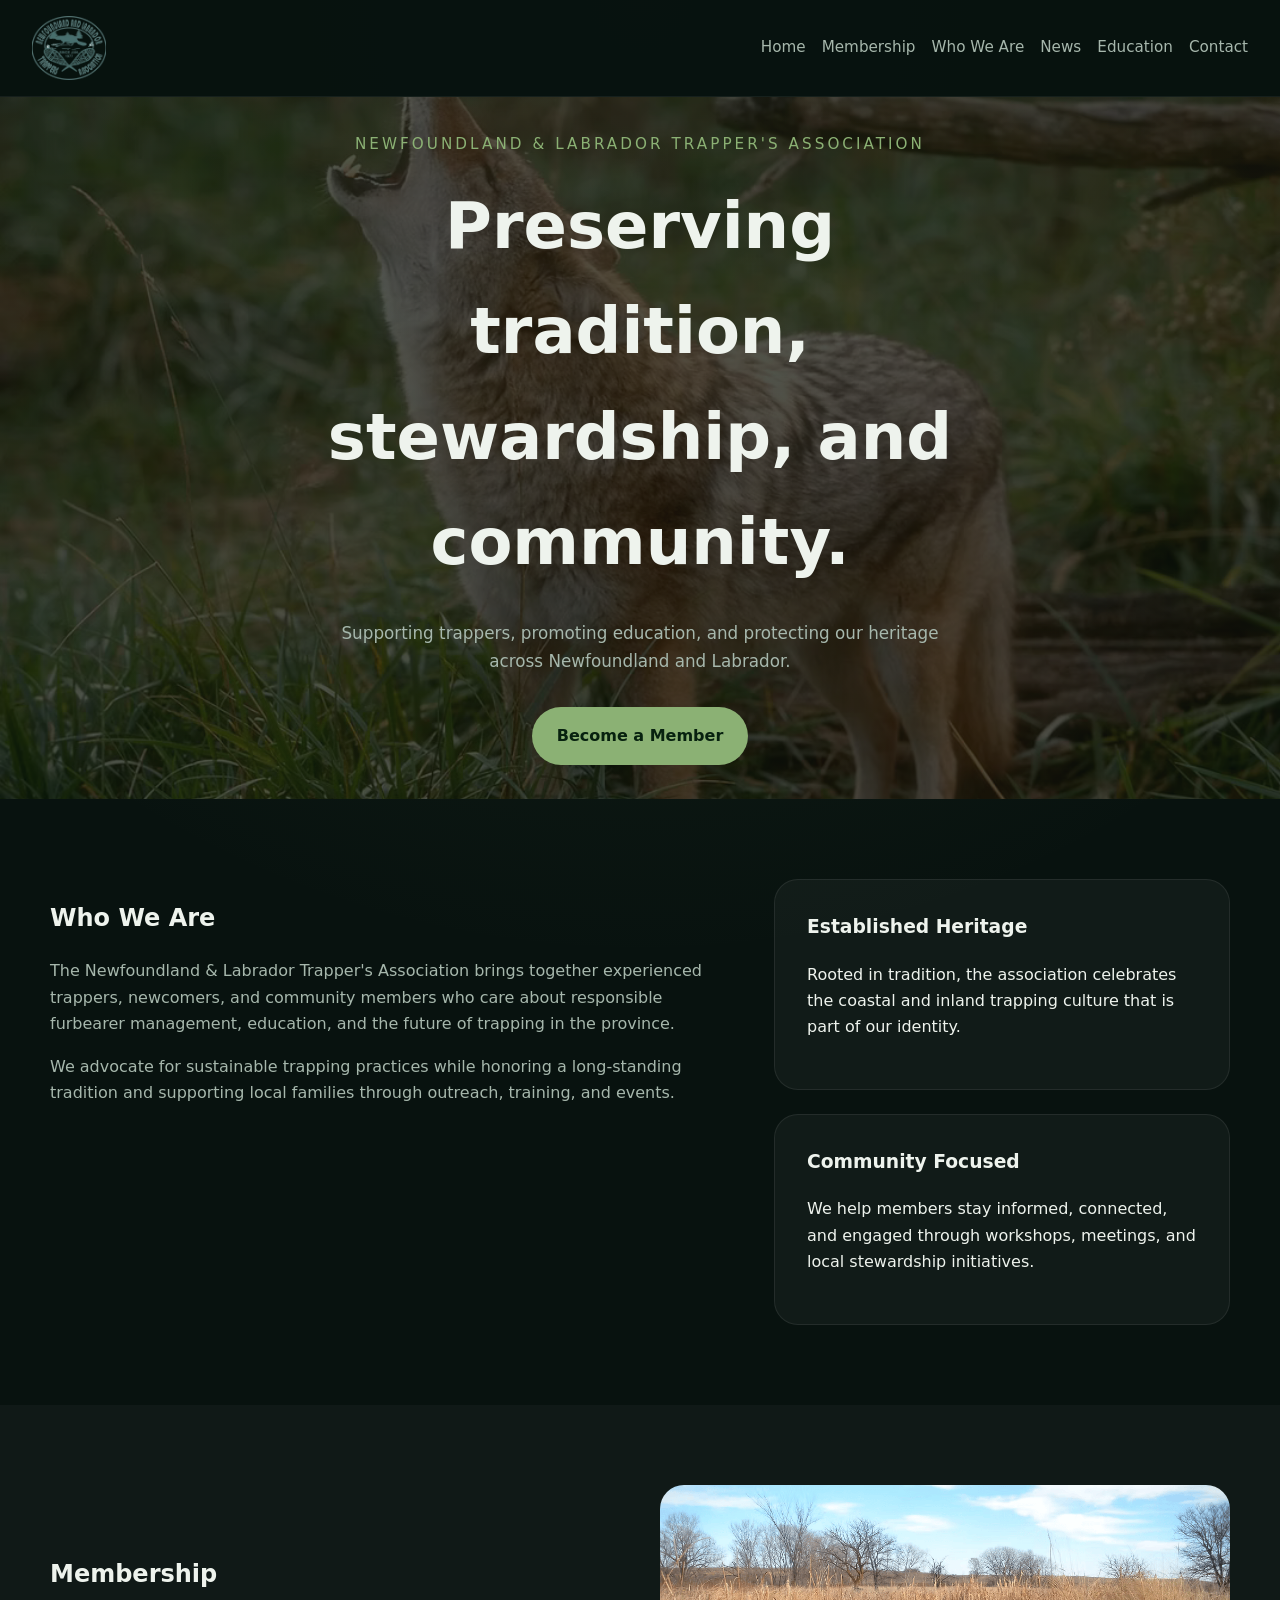
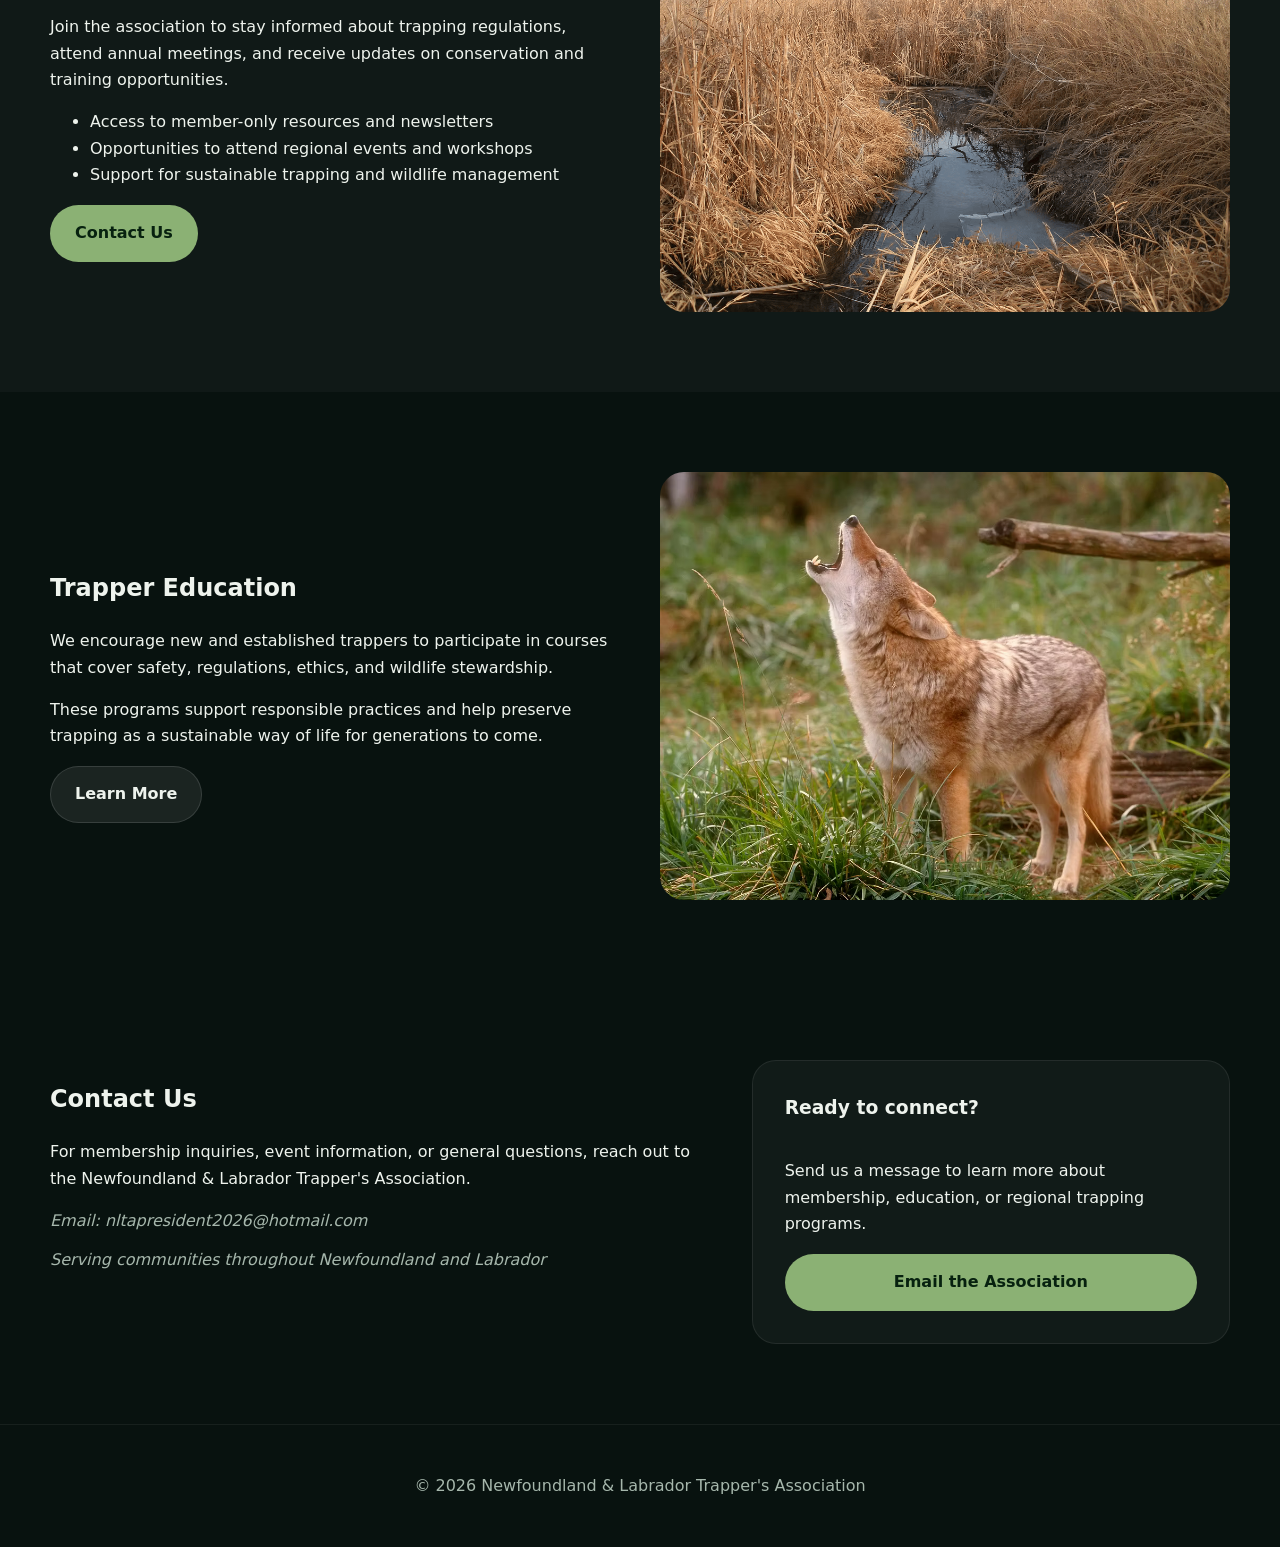
==== index.html @ 713a4470 "Homepage Co-authored-by: Copilot <copilot@github.com>" ====
<!DOCTYPE html>
<html lang="en">
<head>
  <meta charset="UTF-8" />
  <meta name="viewport" content="width=device-width, initial-scale=1.0" />
  <title>Newfoundland & Labrador Trapper's Association</title>
  <link rel="stylesheet" href="styles.css" />
</head>
<body>
  <header class="site-header">
    <div class="topbar">
      <img src="photos/logo.png" alt="NLTA Logo" class="logo" />
      <nav class="main-nav">
        <a href="#home">Home</a>
        <a href="#membership">Membership</a>
        <a href="#about">Who We Are</a>
        <a href="#news">News</a>
        <a href="#education">Education</a>
        <a href="#contact">Contact</a>
      </nav>
    </div>

    <section id="home" class="hero">
      <div class="hero-overlay"></div>
      <img src="photos/wolf.png" alt="Howling wolf" class="hero-image" />
      <div class="hero-copy">
        <span class="eyebrow">Newfoundland & Labrador Trapper's Association</span>
        <h1>Preserving tradition, stewardship, and community.</h1>
        <p>Supporting trappers, promoting education, and protecting our heritage across Newfoundland and Labrador.</p>
        <div class="hero-actions">
          <a class="button primary" href="#membership">Become a Member</a>
        </div>
      </div>
    </section>
  </header>

  <main>
    <section id="about" class="section section-about">
      <div class="section-content">
        <div class="text-block">
          <h2>Who We Are</h2>
          <p>The Newfoundland & Labrador Trapper's Association brings together experienced trappers, newcomers, and community members who care about responsible furbearer management, education, and the future of trapping in the province.</p>
          <p>We advocate for sustainable trapping practices while honoring a long-standing tradition and supporting local families through outreach, training, and events.</p>
        </div>
        <div class="info-cards">
          <article>
            <h3>Established Heritage</h3>
            <p>Rooted in tradition, the association celebrates the coastal and inland trapping culture that is part of our identity.</p>
          </article>
          <article>
            <h3>Community Focused</h3>
            <p>We help members stay informed, connected, and engaged through workshops, meetings, and local stewardship initiatives.</p>
          </article>
        </div>
      </div>
    </section>

    <section id="membership" class="section section-membership">
      <div class="section-content split-layout">
        <div>
          <h2>Membership</h2>
          <p>Join the association to stay informed about trapping regulations, attend annual meetings, and receive updates on conservation and training opportunities.</p>
          <ul>
            <li>Access to member-only resources and newsletters</li>
            <li>Opportunities to attend regional events and workshops</li>
            <li>Support for sustainable trapping and wildlife management</li>
          </ul>
          <a class="button primary" href="#contact">Contact Us</a>
        </div>
        <img src="photos/bog.png" alt="Bog landscape" />
      </div>
    </section>

    <section id="education" class="section section-education">
      <div class="section-content split-layout reverse">
        <img src="photos/wolf.png" alt="Wildlife education" />
        <div>
          <h2>Trapper Education</h2>
          <p>We encourage new and established trappers to participate in courses that cover safety, regulations, ethics, and wildlife stewardship.</p>
          <p>These programs support responsible practices and help preserve trapping as a sustainable way of life for generations to come.</p>
          <a class="button secondary" href="#contact">Learn More</a>
        </div>
      </div>
    </section>

    <section id="contact" class="section section-contact">
      <div class="section-content contact-panel">
        <div>
          <h2>Contact Us</h2>
          <p>For membership inquiries, event information, or general questions, reach out to the Newfoundland & Labrador Trapper's Association.</p>
          <address>
            <p>Email: <a href="mailto:nltapresident2026@hotmail.com">nltapresident2026@hotmail.com</a></p>
            <p>Serving communities throughout Newfoundland and Labrador</p>
          </address>
        </div>
        <div class="contact-box">
          <h3>Ready to connect?</h3>
          <p>Send us a message to learn more about membership, education, or regional trapping programs.</p>
          <a class="button primary" href="mailto:nltapresident2026@hotmail.com">Email the Association</a>
        </div>
      </div>
    </section>
  </main>

  <footer class="site-footer">
    <p>© 2026 Newfoundland & Labrador Trapper's Association</p>
  </footer>
</body>
</html>
---- styles.css ----
:root {
  --bg: #08120f;
  --surface: #0f2a24;
  --surface-alt: #172f27;
  --text: #eef3ed;
  --muted: #a6b7ac;
  --accent: #8bb174;
  --accent-strong: #d3b47f;
  --border: rgba(255, 255, 255, 0.08);
}

* {
  box-sizing: border-box;
}

body {
  margin: 0;
  font-family: Inter, system-ui, -apple-system, BlinkMacSystemFont, 'Segoe UI', sans-serif;
  background: radial-gradient(circle at top, rgba(139, 177, 116, 0.12), transparent 30%),
    var(--bg);
  color: var(--text);
  line-height: 1.65;
}

img {
  max-width: 100%;
  display: block;
}

a {
  color: inherit;
  text-decoration: none;
}

.site-header .topbar {
  display: flex;
  align-items: center;
  justify-content: space-between;
  padding: 1rem 2rem;
  position: sticky;
  top: 0;
  z-index: 20;
  background: rgba(8, 18, 15, 0.96);
  border-bottom: 1px solid rgba(255, 255, 255, 0.06);
}

.logo {
  max-height: 64px;
  width: auto;
}

.main-nav {
  display: flex;
  flex-wrap: wrap;
  gap: 1rem;
}

.main-nav a {
  font-size: 0.95rem;
  color: var(--muted);
  transition: color 0.2s ease;
}

.main-nav a:hover {
  color: var(--text);
}

.hero {
  position: relative;
  min-height: 78vh;
  display: grid;
  place-items: center;
  overflow: hidden;
  text-align: center;
}

.hero-image {
  position: absolute;
  inset: 0;
  width: 100%;
  height: 100%;
  object-fit: cover;
  opacity: 0.44;
  filter: brightness(0.65);
}

.hero-overlay {
  position: absolute;
  inset: 0;
  background: linear-gradient(180deg, rgba(8, 18, 15, 0.28), rgba(8, 18, 15, 0.88));
}

.hero-copy {
  position: relative;
  z-index: 1;
  max-width: 760px;
  padding: 2rem;
}

.eyebrow {
  display: inline-block;
  margin-bottom: 1rem;
  font-size: 0.95rem;
  text-transform: uppercase;
  letter-spacing: 0.2em;
  color: var(--accent);
}

.hero h1 {
  font-size: clamp(2.8rem, 5vw, 4.25rem);
  margin: 0;
}

.hero p {
  margin: 1.5rem auto 2rem;
  max-width: 640px;
  color: var(--muted);
  font-size: 1.05rem;
}

.hero-actions {
  display: inline-flex;
  gap: 1rem;
  flex-wrap: wrap;
  justify-content: center;
}

.button {
  display: inline-flex;
  align-items: center;
  justify-content: center;
  padding: 0.9rem 1.5rem;
  border-radius: 999px;
  border: 1px solid transparent;
  font-weight: 600;
  transition: transform 0.2s ease, background 0.2s ease, color 0.2s ease;
}

.button:hover {
  transform: translateY(-1px);
}

.primary {
  background: var(--accent);
  color: #07210f;
}

.secondary {
  background: rgba(255, 255, 255, 0.08);
  color: var(--text);
  border-color: rgba(255, 255, 255, 0.12);
}

.section {
  padding: 5rem 2rem;
}

.section-content {
  max-width: 1180px;
  margin: 0 auto;
}

.section-about .section-content,
.section-membership .section-content,
.section-education .section-content {
  display: grid;
  gap: 2.5rem;
}

.section-about .section-content {
  grid-template-columns: 1.2fr 0.8fr;
}

.text-block p {
  color: var(--muted);
}

.info-cards {
  display: grid;
  gap: 1.5rem;
}

.info-cards article,
.news-grid article,
.cards-grid article,
.contact-box {
  background: rgba(255, 255, 255, 0.04);
  border: 1px solid var(--border);
  border-radius: 24px;
  padding: 2rem;
}

.info-cards h3,
.cards-grid h3,
.news-grid h3,
.contact-box h3 {
  margin-top: 0;
}

.section-membership {
  background: rgba(255, 255, 255, 0.03);
}

.split-layout {
  display: grid;
  grid-template-columns: repeat(2, minmax(0, 1fr));
  gap: 2rem;
  align-items: center;
}

.split-layout.reverse {
  grid-template-columns: repeat(2, minmax(0, 1fr));
  direction: rtl;
}

.split-layout.reverse > * {
  direction: ltr;
}

.section-membership img,
.section-education img {
  border-radius: 24px;
  height: 100%;
  object-fit: cover;
}

.section-furbearers {
  padding-top: 3rem;
}

.section-header {
  text-align: center;
  margin-bottom: 2rem;
}

.section-header p {
  color: var(--muted);
  max-width: 710px;
  margin: 0.75rem auto 0;
}

.cards-grid,
.news-grid {
  display: grid;
  gap: 1.75rem;
}

.cards-grid {
  grid-template-columns: repeat(3, minmax(0, 1fr));
}

.cards-grid article img {
  border-radius: 20px;
  margin-bottom: 1rem;
  min-height: 240px;
  object-fit: cover;
}

.news-grid {
  grid-template-columns: repeat(2, minmax(0, 1fr));
}

.news-grid p,
.cards-grid p {
  color: var(--muted);
}

.contact-panel {
  display: grid;
  grid-template-columns: 1.4fr 1fr;
  gap: 2rem;
}

.contact-panel address p {
  margin: 0.8rem 0;
  color: var(--muted);
}

.contact-box {
  display: flex;
  flex-direction: column;
  justify-content: space-between;
}

.site-footer {
  text-align: center;
  padding: 2rem;
  color: var(--muted);
  border-top: 1px solid rgba(255, 255, 255, 0.06);
}

@media (max-width: 980px) {
  .section-about .section-content,
  .section-membership .section-content,
  .section-education .section-content,
  .contact-panel {
    grid-template-columns: 1fr;
  }

  .hero {
    min-height: 72vh;
  }
}

@media (max-width: 720px) {
  .site-header .topbar {
    flex-direction: column;
    gap: 1rem;
    align-items: stretch;
  }

  .main-nav {
    justify-content: center;
  }

  .hero-copy {
    padding: 1.25rem;
  }

  .cards-grid,
  .news-grid {
    grid-template-columns: 1fr;
  }

  .hero h1 {
    font-size: 2.7rem;
  }
}
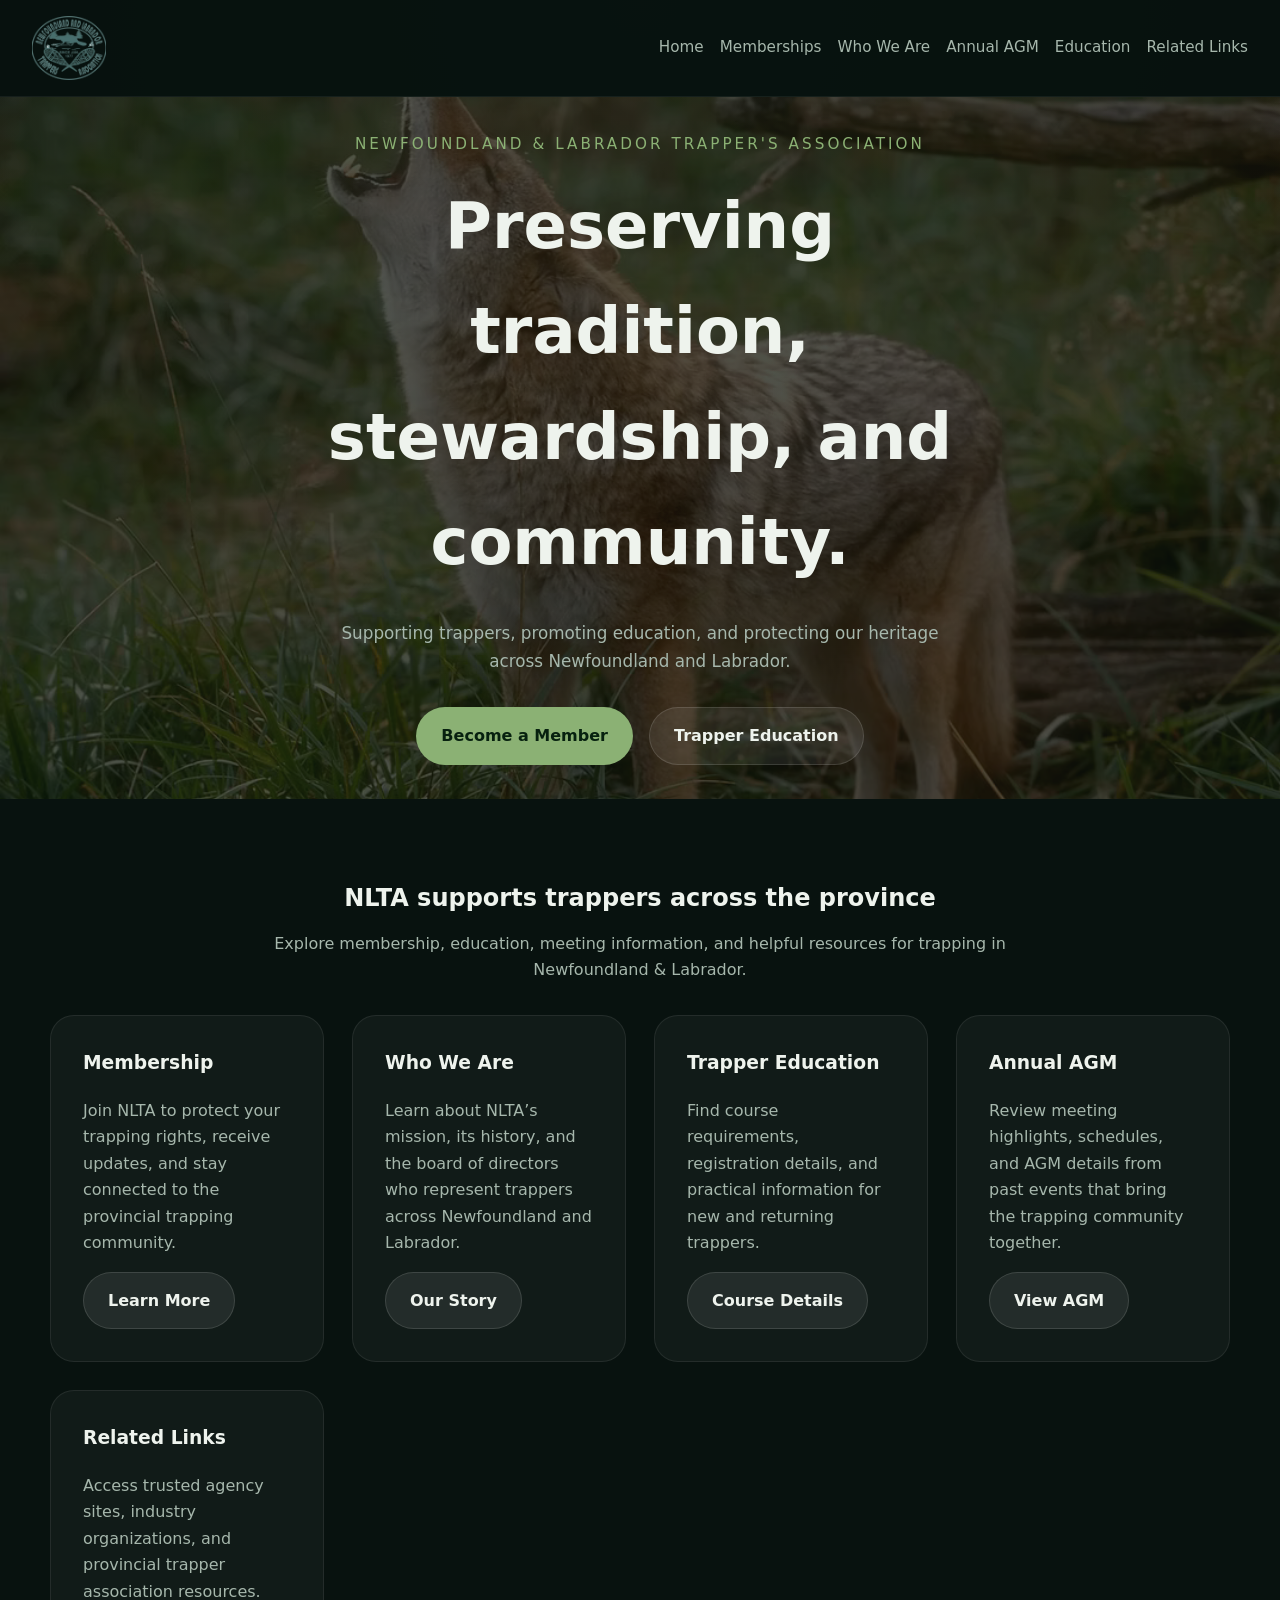
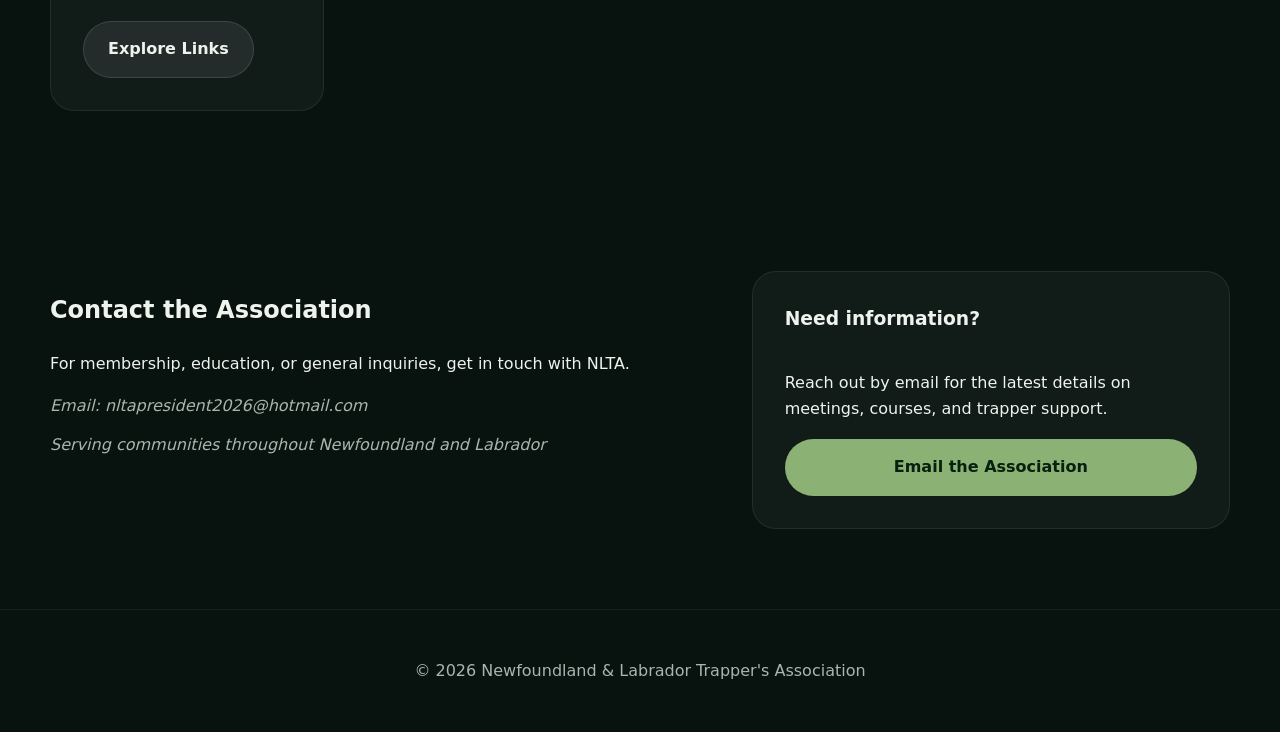
==== commit 1d7ea432: "Work on the site, essentially a "finished prototype" Co-authored-by: Copilot <copilot@github.com>" ====
--- a/index.html
+++ b/index.html
@@ -4,6 +4,7 @@
   <meta charset="UTF-8" />
   <meta name="viewport" content="width=device-width, initial-scale=1.0" />
   <title>Newfoundland & Labrador Trapper's Association</title>
+  <link rel="icon" href="photos/logo.png" type="image/png" />
   <link rel="stylesheet" href="styles.css" />
 </head>
 <body>
@@ -11,16 +12,16 @@
     <div class="topbar">
       <img src="photos/logo.png" alt="NLTA Logo" class="logo" />
       <nav class="main-nav">
-        <a href="#home">Home</a>
-        <a href="#membership">Membership</a>
-        <a href="#about">Who We Are</a>
-        <a href="#news">News</a>
-        <a href="#education">Education</a>
-        <a href="#contact">Contact</a>
+        <a href="index.html">Home</a>
+        <a href="memberships.html">Memberships</a>
+        <a href="who-we-are.html">Who We Are</a>
+        <a href="annual-agm.html">Annual AGM</a>
+        <a href="trapper-education.html">Education</a>
+        <a href="related-links.html">Related Links</a>
       </nav>
     </div>
 
-    <section id="home" class="hero">
+    <section class="hero">
       <div class="hero-overlay"></div>
       <img src="photos/wolf.png" alt="Howling wolf" class="hero-image" />
       <div class="hero-copy">
@@ -28,74 +29,64 @@
         <h1>Preserving tradition, stewardship, and community.</h1>
         <p>Supporting trappers, promoting education, and protecting our heritage across Newfoundland and Labrador.</p>
         <div class="hero-actions">
-          <a class="button primary" href="#membership">Become a Member</a>
+          <a class="button primary" href="memberships.html">Become a Member</a>
+          <a class="button secondary" href="trapper-education.html">Trapper Education</a>
         </div>
       </div>
     </section>
   </header>
 
   <main>
-    <section id="about" class="section section-about">
+    <section class="section section-overview">
       <div class="section-content">
-        <div class="text-block">
-          <h2>Who We Are</h2>
-          <p>The Newfoundland & Labrador Trapper's Association brings together experienced trappers, newcomers, and community members who care about responsible furbearer management, education, and the future of trapping in the province.</p>
-          <p>We advocate for sustainable trapping practices while honoring a long-standing tradition and supporting local families through outreach, training, and events.</p>
+        <div class="section-header">
+          <h2>NLTA supports trappers across the province</h2>
+          <p>Explore membership, education, meeting information, and helpful resources for trapping in Newfoundland & Labrador.</p>
         </div>
-        <div class="info-cards">
+
+        <div class="cards-grid">
           <article>
-            <h3>Established Heritage</h3>
-            <p>Rooted in tradition, the association celebrates the coastal and inland trapping culture that is part of our identity.</p>
+            <h3>Membership</h3>
+            <p>Join NLTA to protect your trapping rights, receive updates, and stay connected to the provincial trapping community.</p>
+            <a class="button secondary" href="memberships.html">Learn More</a>
           </article>
           <article>
-            <h3>Community Focused</h3>
-            <p>We help members stay informed, connected, and engaged through workshops, meetings, and local stewardship initiatives.</p>
+            <h3>Who We Are</h3>
+            <p>Learn about NLTA’s mission, its history, and the board of directors who represent trappers across Newfoundland and Labrador.</p>
+            <a class="button secondary" href="who-we-are.html">Our Story</a>
+          </article>
+          <article>
+            <h3>Trapper Education</h3>
+            <p>Find course requirements, registration details, and practical information for new and returning trappers.</p>
+            <a class="button secondary" href="trapper-education.html">Course Details</a>
+          </article>
+          <article>
+            <h3>Annual AGM</h3>
+            <p>Review meeting highlights, schedules, and AGM details from past events that bring the trapping community together.</p>
+            <a class="button secondary" href="annual-agm.html">View AGM</a>
+          </article>
+          <article>
+            <h3>Related Links</h3>
+            <p>Access trusted agency sites, industry organizations, and provincial trapper association resources.</p>
+            <a class="button secondary" href="related-links.html">Explore Links</a>
           </article>
         </div>
       </div>
     </section>
 
-    <section id="membership" class="section section-membership">
-      <div class="section-content split-layout">
-        <div>
-          <h2>Membership</h2>
-          <p>Join the association to stay informed about trapping regulations, attend annual meetings, and receive updates on conservation and training opportunities.</p>
-          <ul>
-            <li>Access to member-only resources and newsletters</li>
-            <li>Opportunities to attend regional events and workshops</li>
-            <li>Support for sustainable trapping and wildlife management</li>
-          </ul>
-          <a class="button primary" href="#contact">Contact Us</a>
-        </div>
-        <img src="photos/bog.png" alt="Bog landscape" />
-      </div>
-    </section>
-
-    <section id="education" class="section section-education">
-      <div class="section-content split-layout reverse">
-        <img src="photos/wolf.png" alt="Wildlife education" />
-        <div>
-          <h2>Trapper Education</h2>
-          <p>We encourage new and established trappers to participate in courses that cover safety, regulations, ethics, and wildlife stewardship.</p>
-          <p>These programs support responsible practices and help preserve trapping as a sustainable way of life for generations to come.</p>
-          <a class="button secondary" href="#contact">Learn More</a>
-        </div>
-      </div>
-    </section>
-
-    <section id="contact" class="section section-contact">
+    <section class="section section-contact">
       <div class="section-content contact-panel">
         <div>
-          <h2>Contact Us</h2>
-          <p>For membership inquiries, event information, or general questions, reach out to the Newfoundland & Labrador Trapper's Association.</p>
+          <h2>Contact the Association</h2>
+          <p>For membership, education, or general inquiries, get in touch with NLTA.</p>
           <address>
             <p>Email: <a href="mailto:nltapresident2026@hotmail.com">nltapresident2026@hotmail.com</a></p>
             <p>Serving communities throughout Newfoundland and Labrador</p>
           </address>
         </div>
         <div class="contact-box">
-          <h3>Ready to connect?</h3>
-          <p>Send us a message to learn more about membership, education, or regional trapping programs.</p>
+          <h3>Need information?</h3>
+          <p>Reach out by email for the latest details on meetings, courses, and trapper support.</p>
           <a class="button primary" href="mailto:nltapresident2026@hotmail.com">Email the Association</a>
         </div>
       </div>
--- a/styles.css
+++ b/styles.css
@@ -197,6 +197,18 @@
   margin-top: 0;
 }
 
+.contact-box.centered {
+  margin: 0 auto;
+  max-width: 680px;
+  text-align: center;
+}
+
+.contact-box.boxless {
+  background: transparent;
+  border: none;
+  padding: 0;
+}
+
 .section-membership {
   background: rgba(255, 255, 255, 0.03);
 }
@@ -248,6 +260,88 @@
 .cards-grid {
   grid-template-columns: repeat(3, minmax(0, 1fr));
 }
+
+.section-overview .cards-grid {
+  grid-template-columns: repeat(auto-fit, minmax(220px, 1fr));
+}
+
+.section-header {
+  text-align: center;
+  margin-bottom: 2rem;
+}
+
+.section-header h2 {
+  margin: 0;
+}
+
+.section-header p {
+  color: var(--muted);
+  max-width: 760px;
+  margin: 0.75rem auto 0;
+}
+
+.section-copy {
+  max-width: 900px;
+  margin: 0 auto;
+}
+
+.link-list {
+  list-style: none;
+  padding: 0;
+  margin: 0;
+}
+
+.link-list li {
+  margin-bottom: 0.9rem;
+  color: var(--muted);
+}
+
+.link-list li a {
+  color: var(--text);
+}
+
+.contact-panel {
+  display: grid;
+  gap: 1.75rem;
+}
+
+.contact-box {
+  max-width: 520px;
+}
+
+@media (max-width: 900px) {
+  .section-about .section-content,
+  .section-membership .section-content,
+  .section-education .section-content,
+  .split-layout,
+  .contact-panel {
+    grid-template-columns: 1fr;
+  }
+
+  .topbar {
+    padding: 1rem 1.25rem;
+  }
+}
+
+@media (max-width: 640px) {
+  .main-nav {
+    justify-content: center;
+    gap: 0.75rem;
+  }
+
+  .logo {
+    display: none;
+  }
+
+  .hero {
+    min-height: 62vh;
+  }
+
+  .hero-copy {
+    padding: 1.5rem;
+  }
+}
+
 
 .cards-grid article img {
   border-radius: 20px;
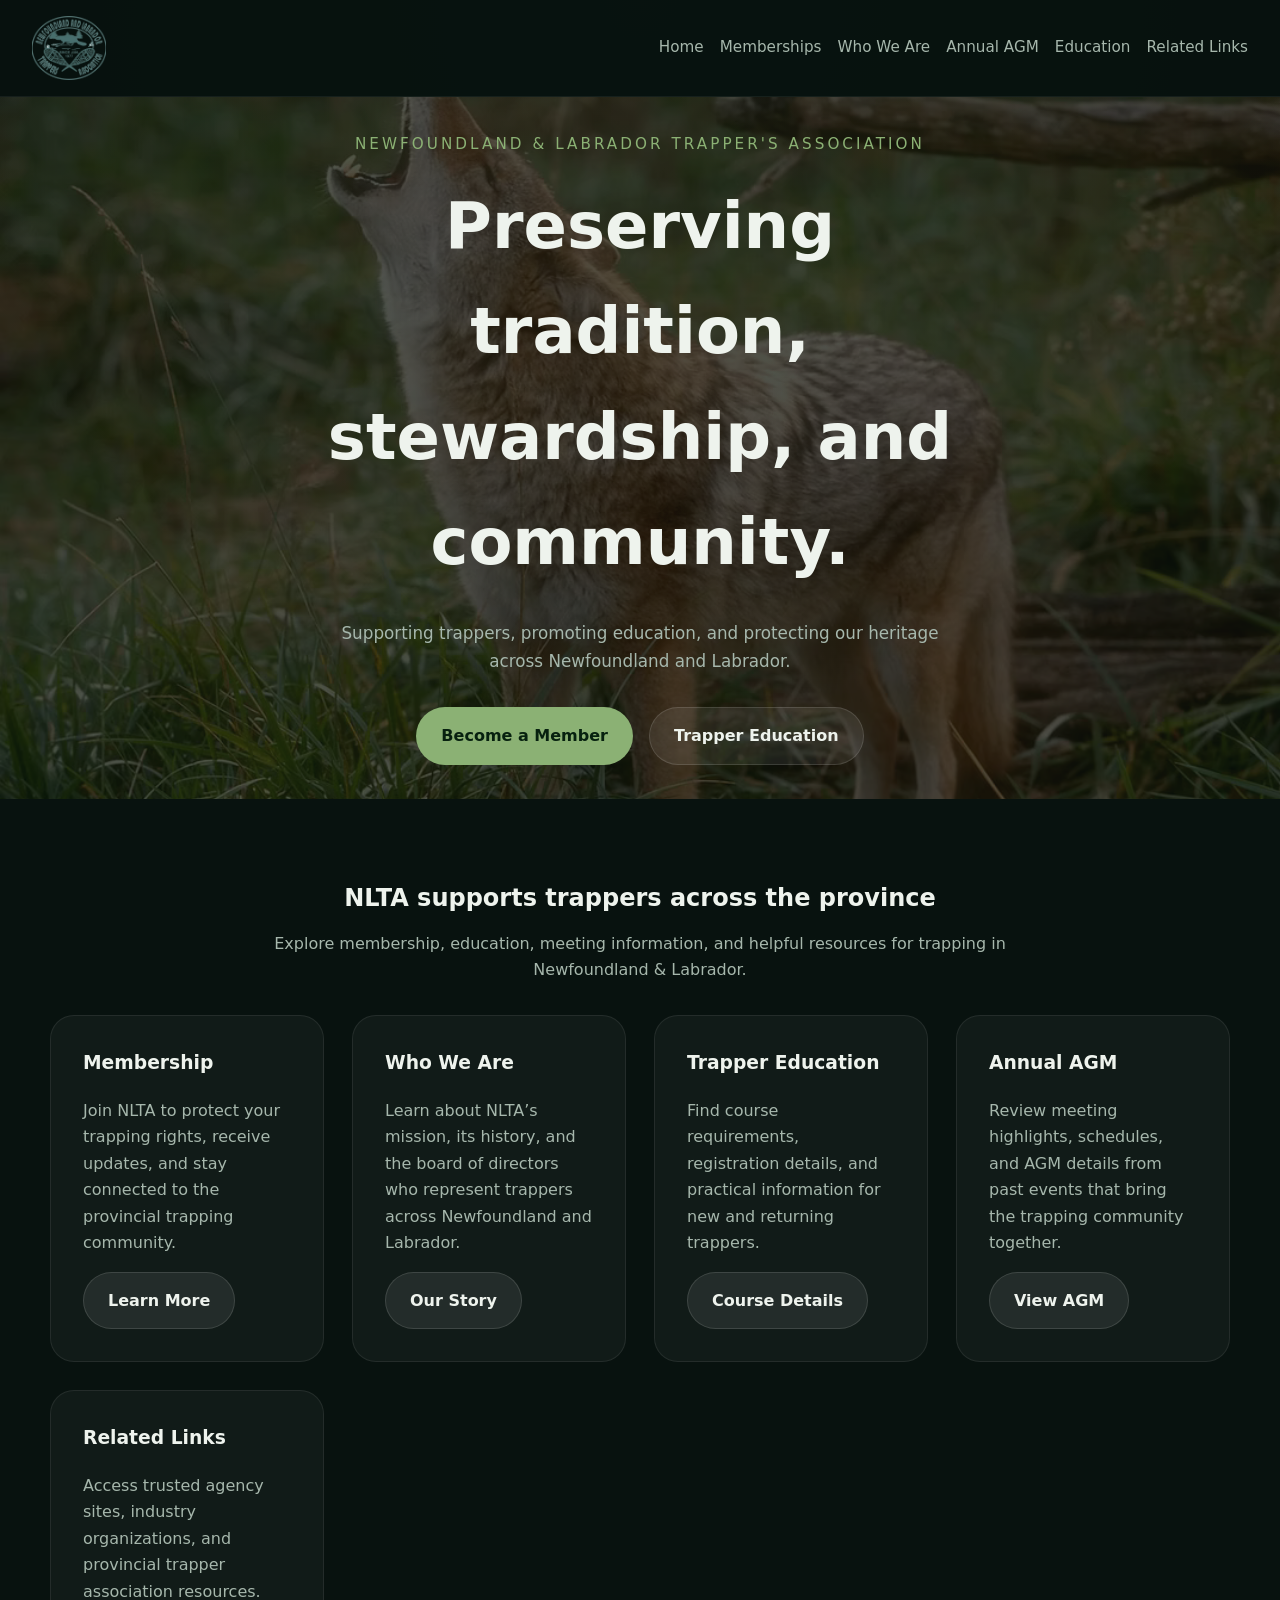
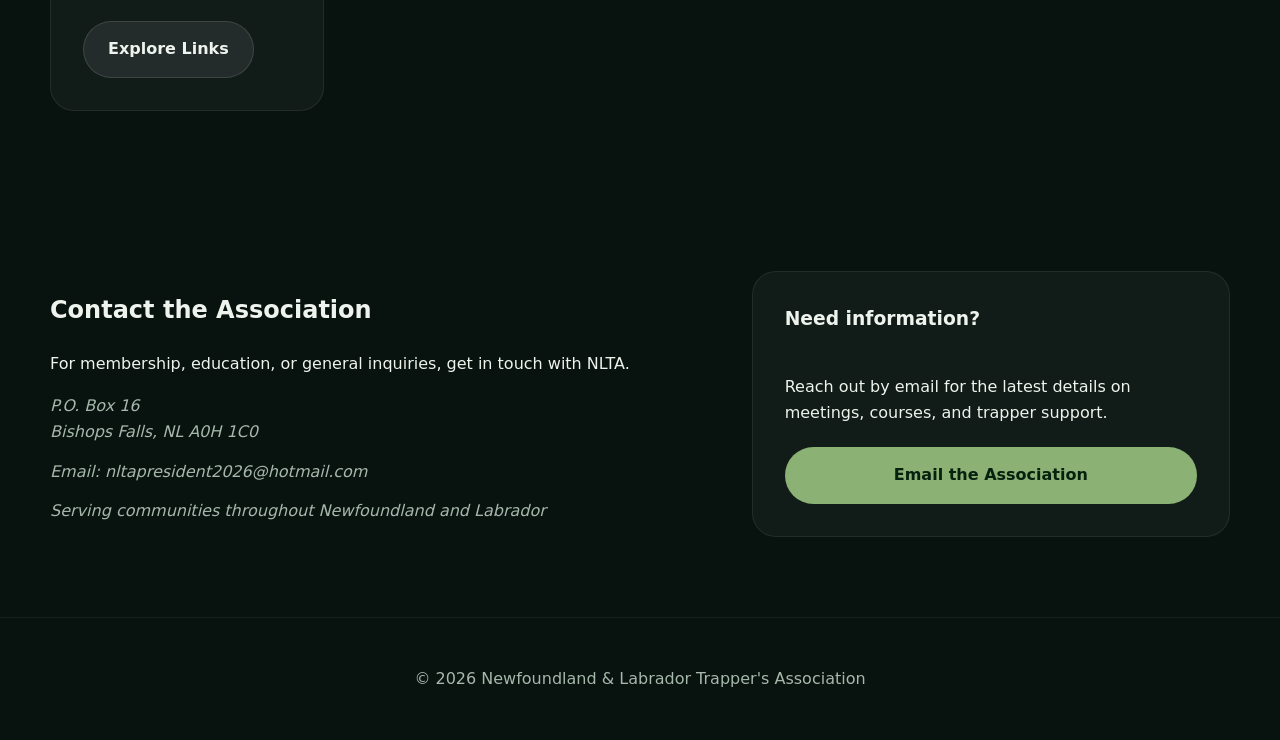
==== commit 956041a9: "Removed and changed a few small things" ====
--- a/index.html
+++ b/index.html
@@ -80,6 +80,7 @@
           <h2>Contact the Association</h2>
           <p>For membership, education, or general inquiries, get in touch with NLTA.</p>
           <address>
+            <p>P.O. Box 16<br>Bishops Falls, NL A0H 1C0</p>
             <p>Email: <a href="mailto:nltapresident2026@hotmail.com">nltapresident2026@hotmail.com</a></p>
             <p>Serving communities throughout Newfoundland and Labrador</p>
           </address>
--- a/styles.css
+++ b/styles.css
@@ -343,6 +343,59 @@
 }
 
 
+.board-card {
+  background: rgba(255, 255, 255, 0.06);
+  border: 1px solid rgba(255, 255, 255, 0.14);
+  padding: 2rem;
+  border-radius: 24px;
+  box-shadow: 0 24px 60px rgba(0, 0, 0, 0.12);
+}
+
+.board-header {
+  display: grid;
+  gap: 0.75rem;
+  margin-bottom: 1.75rem;
+}
+
+.board-header h2 {
+  margin: 0;
+}
+
+.board-header p {
+  margin: 0;
+  color: var(--muted);
+  max-width: 740px;
+}
+
+.board-table-wrap {
+  overflow-x: auto;
+}
+
+.board-table {
+  width: 100%;
+  border-collapse: collapse;
+  min-width: 420px;
+}
+
+.board-table th,
+.board-table td {
+  text-align: left;
+  padding: 1rem 1.25rem;
+  border-bottom: 1px solid rgba(255, 255, 255, 0.08);
+}
+
+.board-table th {
+  color: var(--text);
+  font-weight: 600;
+  letter-spacing: 0.02em;
+  text-transform: uppercase;
+  font-size: 0.85rem;
+}
+
+.board-table tbody tr:hover {
+  background: rgba(255, 255, 255, 0.025);
+}
+
 .cards-grid article img {
   border-radius: 20px;
   margin-bottom: 1rem;
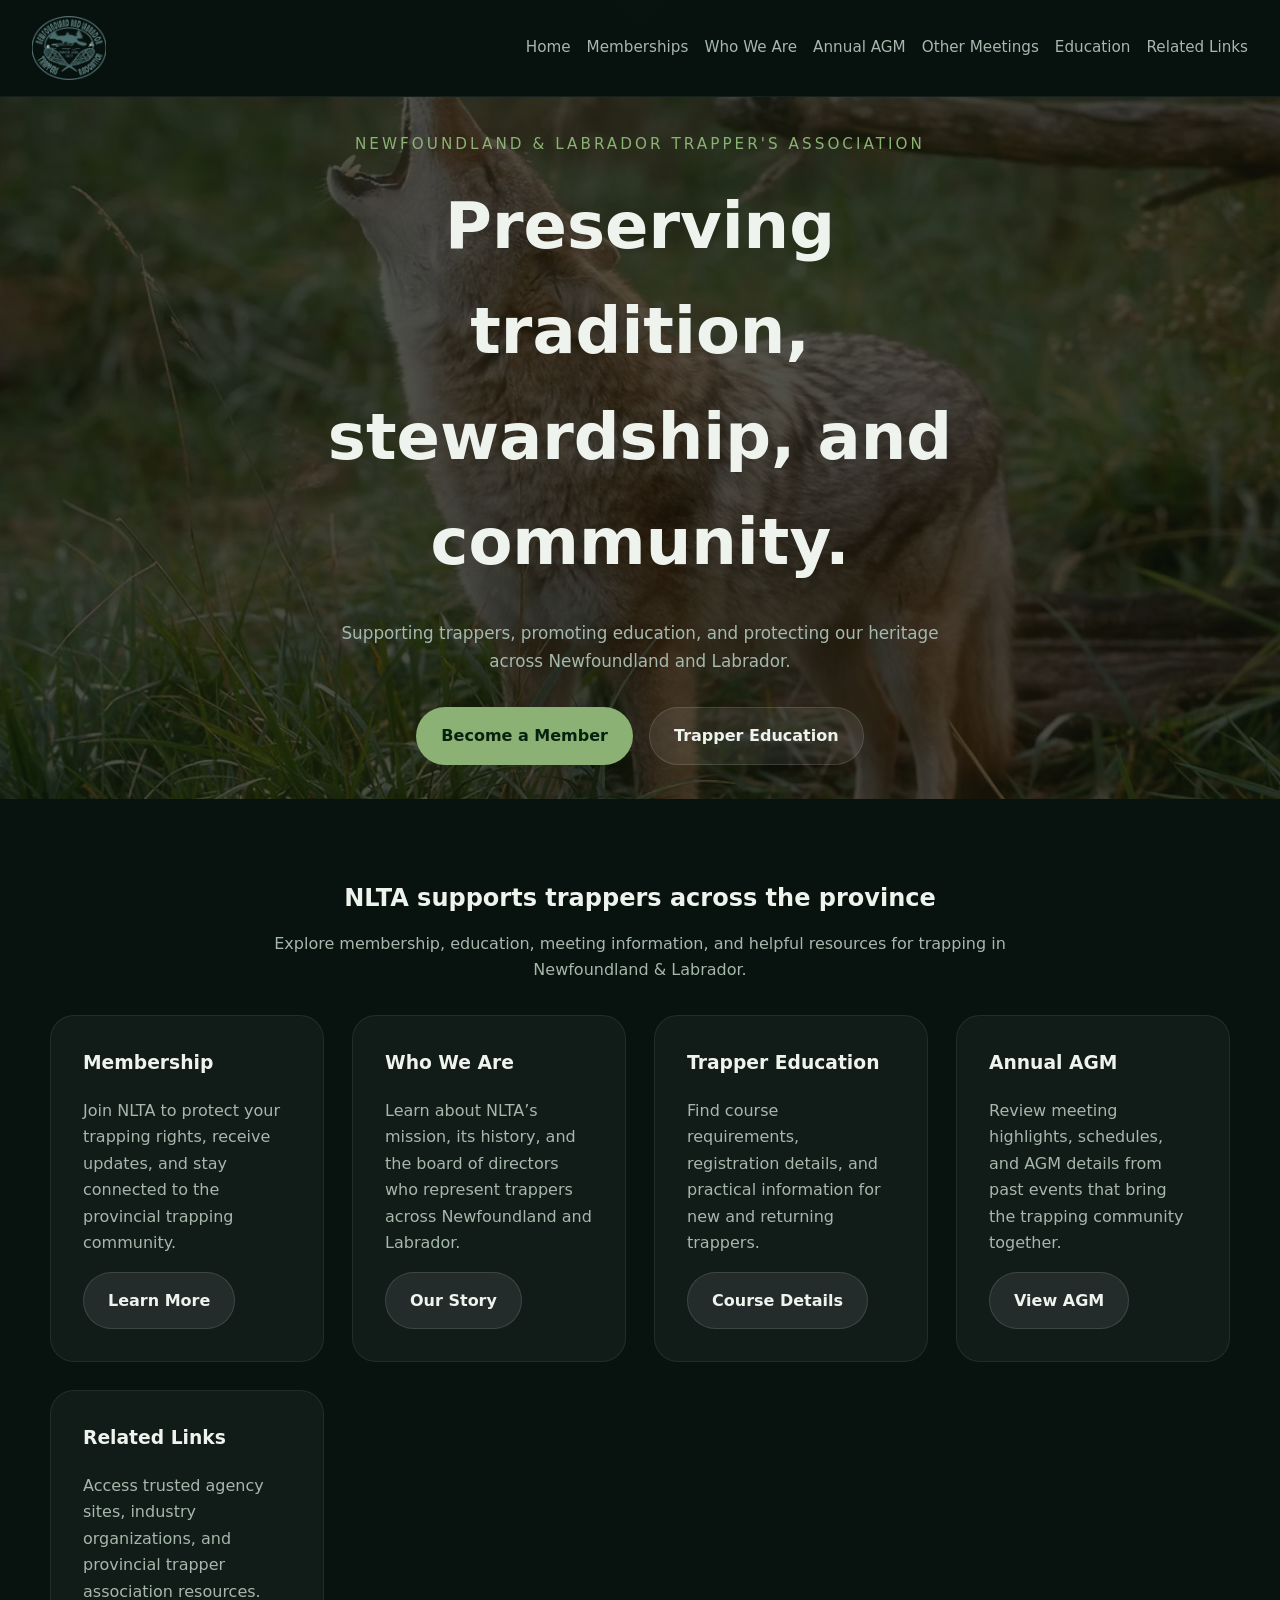
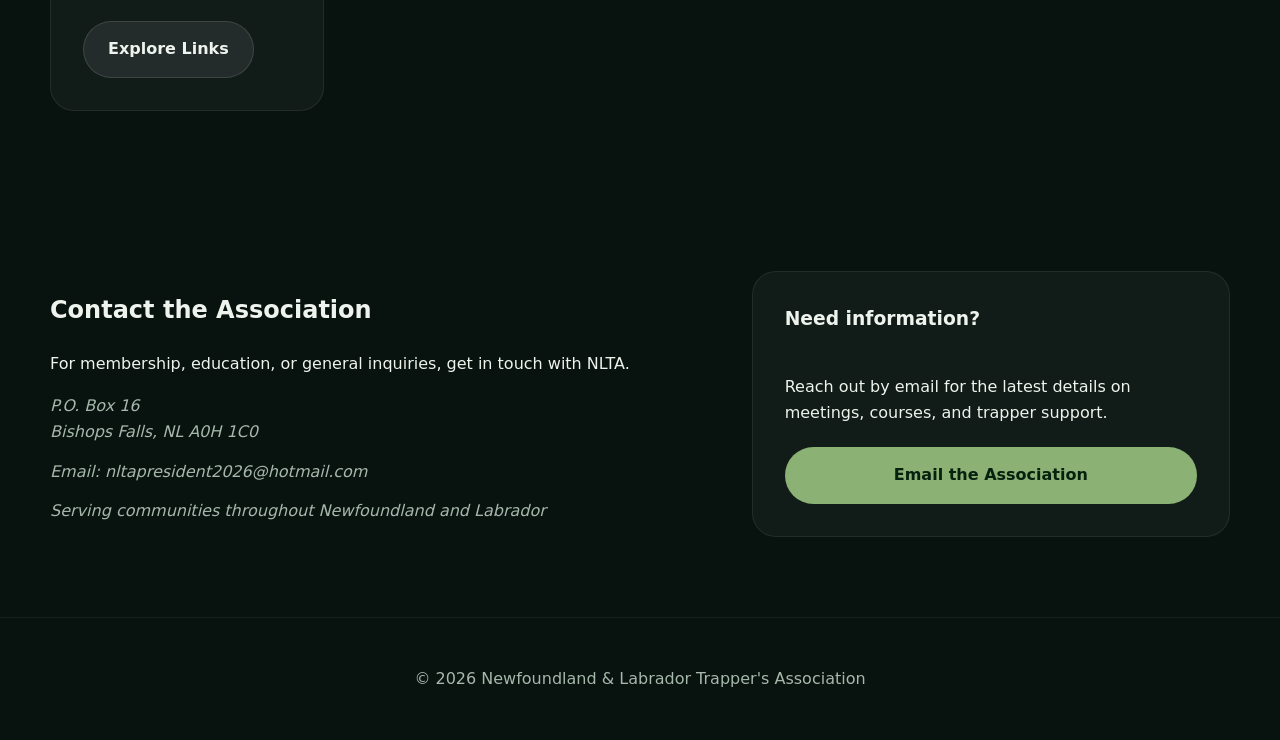
==== commit 1a353b80: "Added a separate page for other meetings" ====
--- a/index.html
+++ b/index.html
@@ -16,6 +16,7 @@
         <a href="memberships.html">Memberships</a>
         <a href="who-we-are.html">Who We Are</a>
         <a href="annual-agm.html">Annual AGM</a>
+        <a href="other-meetings.html">Other Meetings</a>
         <a href="trapper-education.html">Education</a>
         <a href="related-links.html">Related Links</a>
       </nav>
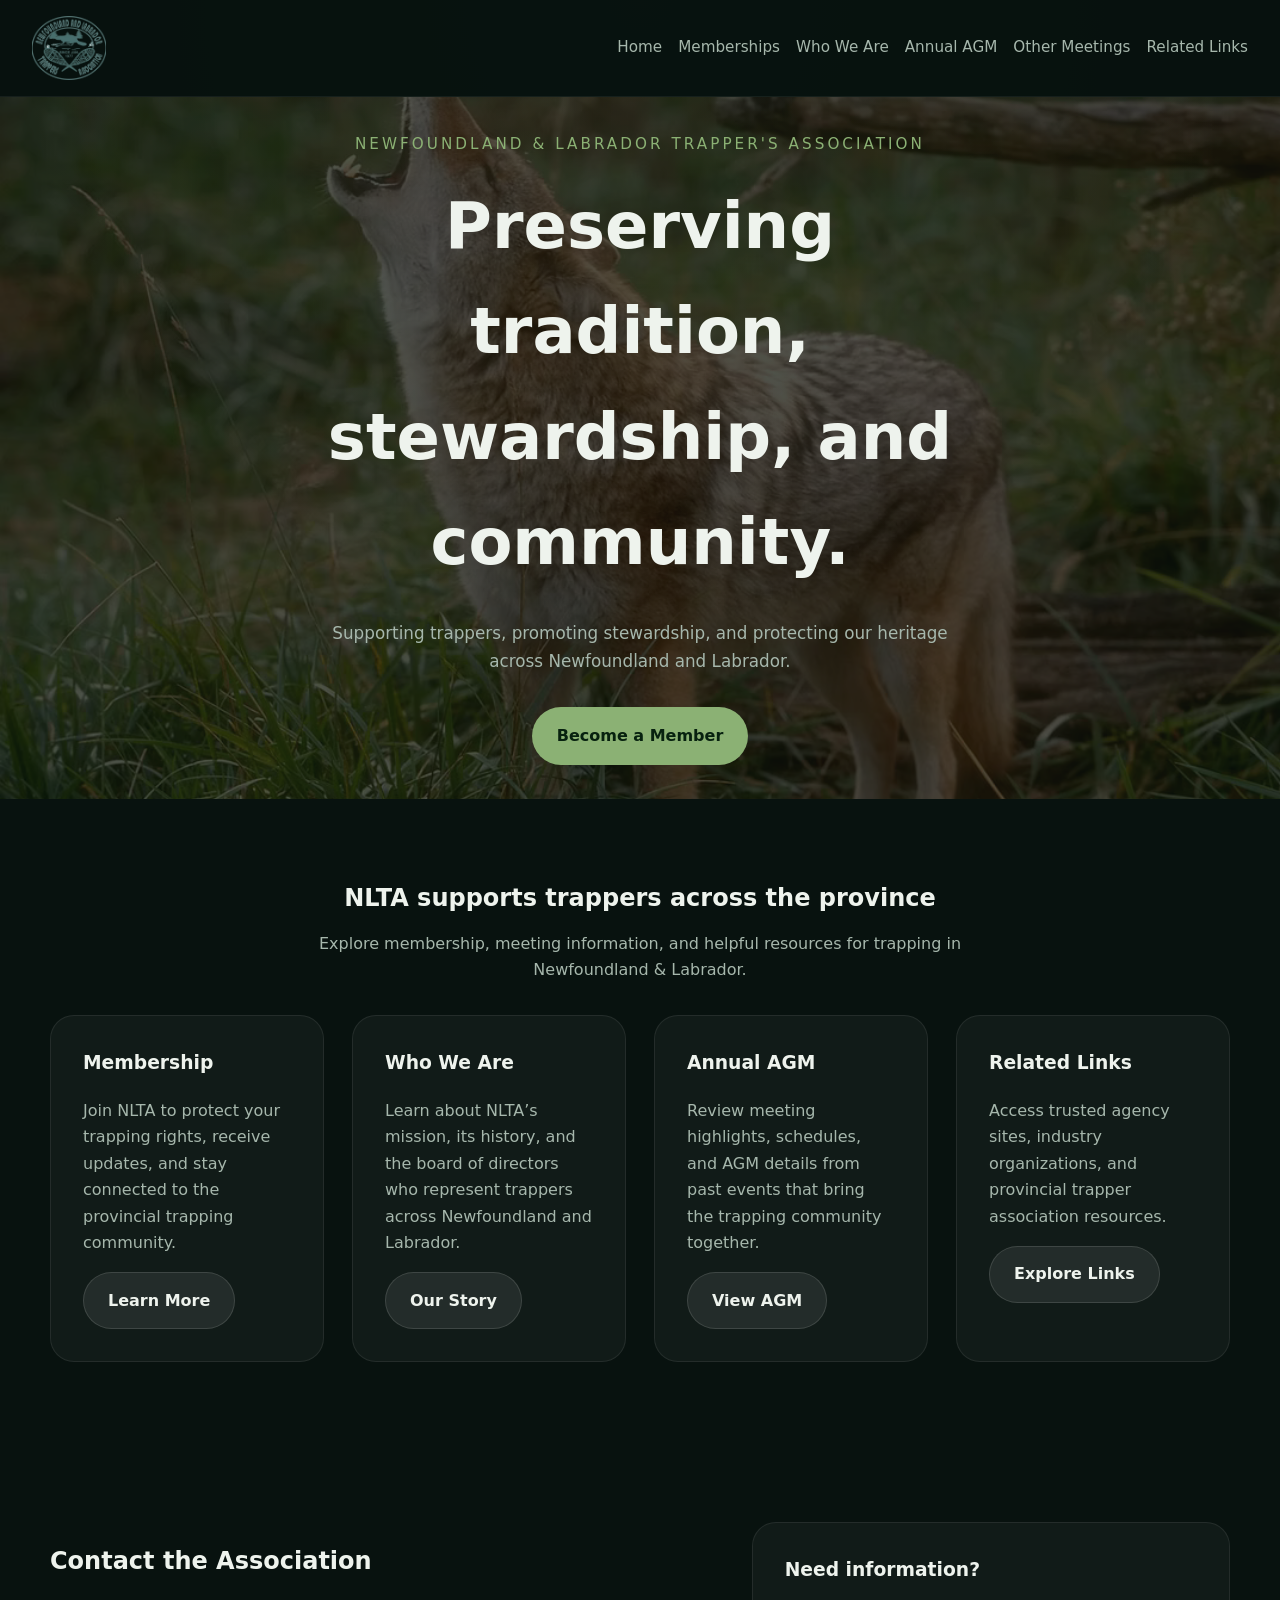
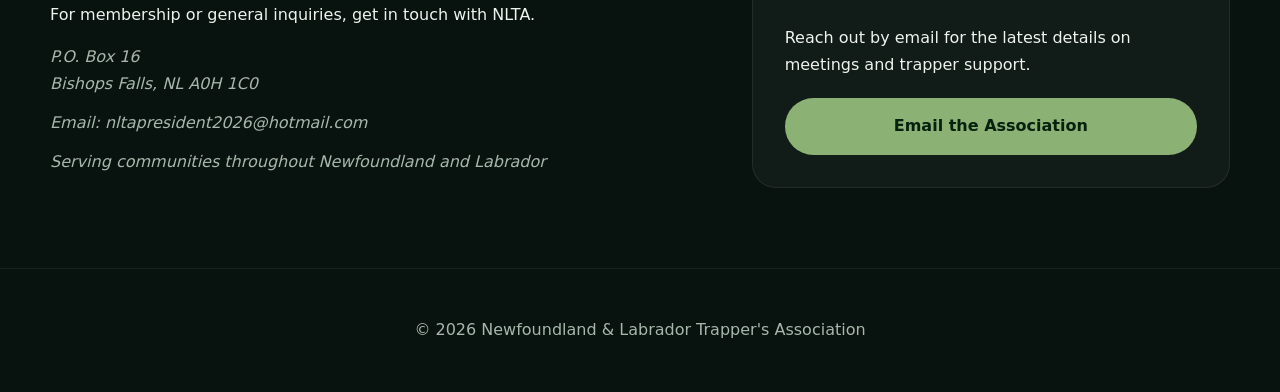
==== commit c94b82e0: "Removed references to the trainings" ====
--- a/index.html
+++ b/index.html
@@ -17,7 +17,6 @@
         <a href="who-we-are.html">Who We Are</a>
         <a href="annual-agm.html">Annual AGM</a>
         <a href="other-meetings.html">Other Meetings</a>
-        <a href="trapper-education.html">Education</a>
         <a href="related-links.html">Related Links</a>
       </nav>
     </div>
@@ -28,10 +27,9 @@
       <div class="hero-copy">
         <span class="eyebrow">Newfoundland & Labrador Trapper's Association</span>
         <h1>Preserving tradition, stewardship, and community.</h1>
-        <p>Supporting trappers, promoting education, and protecting our heritage across Newfoundland and Labrador.</p>
+        <p>Supporting trappers, promoting stewardship, and protecting our heritage across Newfoundland and Labrador.</p>
         <div class="hero-actions">
           <a class="button primary" href="memberships.html">Become a Member</a>
-          <a class="button secondary" href="trapper-education.html">Trapper Education</a>
         </div>
       </div>
     </section>
@@ -42,7 +40,7 @@
       <div class="section-content">
         <div class="section-header">
           <h2>NLTA supports trappers across the province</h2>
-          <p>Explore membership, education, meeting information, and helpful resources for trapping in Newfoundland & Labrador.</p>
+          <p>Explore membership, meeting information, and helpful resources for trapping in Newfoundland & Labrador.</p>
         </div>
 
         <div class="cards-grid">
@@ -55,11 +53,6 @@
             <h3>Who We Are</h3>
             <p>Learn about NLTA’s mission, its history, and the board of directors who represent trappers across Newfoundland and Labrador.</p>
             <a class="button secondary" href="who-we-are.html">Our Story</a>
-          </article>
-          <article>
-            <h3>Trapper Education</h3>
-            <p>Find course requirements, registration details, and practical information for new and returning trappers.</p>
-            <a class="button secondary" href="trapper-education.html">Course Details</a>
           </article>
           <article>
             <h3>Annual AGM</h3>
@@ -79,7 +72,7 @@
       <div class="section-content contact-panel">
         <div>
           <h2>Contact the Association</h2>
-          <p>For membership, education, or general inquiries, get in touch with NLTA.</p>
+          <p>For membership or general inquiries, get in touch with NLTA.</p>
           <address>
             <p>P.O. Box 16<br>Bishops Falls, NL A0H 1C0</p>
             <p>Email: <a href="mailto:nltapresident2026@hotmail.com">nltapresident2026@hotmail.com</a></p>
@@ -88,7 +81,7 @@
         </div>
         <div class="contact-box">
           <h3>Need information?</h3>
-          <p>Reach out by email for the latest details on meetings, courses, and trapper support.</p>
+          <p>Reach out by email for the latest details on meetings and trapper support.</p>
           <a class="button primary" href="mailto:nltapresident2026@hotmail.com">Email the Association</a>
         </div>
       </div>
--- a/styles.css
+++ b/styles.css
@@ -161,8 +161,7 @@
 }
 
 .section-about .section-content,
-.section-membership .section-content,
-.section-education .section-content {
+.section-membership .section-content {
   display: grid;
   gap: 2.5rem;
 }
@@ -230,7 +229,7 @@
 }
 
 .section-membership img,
-.section-education img {
+.section-membership img {
   border-radius: 24px;
   height: 100%;
   object-fit: cover;
@@ -312,7 +311,6 @@
 @media (max-width: 900px) {
   .section-about .section-content,
   .section-membership .section-content,
-  .section-education .section-content,
   .split-layout,
   .contact-panel {
     grid-template-columns: 1fr;
@@ -439,7 +437,6 @@
 @media (max-width: 980px) {
   .section-about .section-content,
   .section-membership .section-content,
-  .section-education .section-content,
   .contact-panel {
     grid-template-columns: 1fr;
   }
